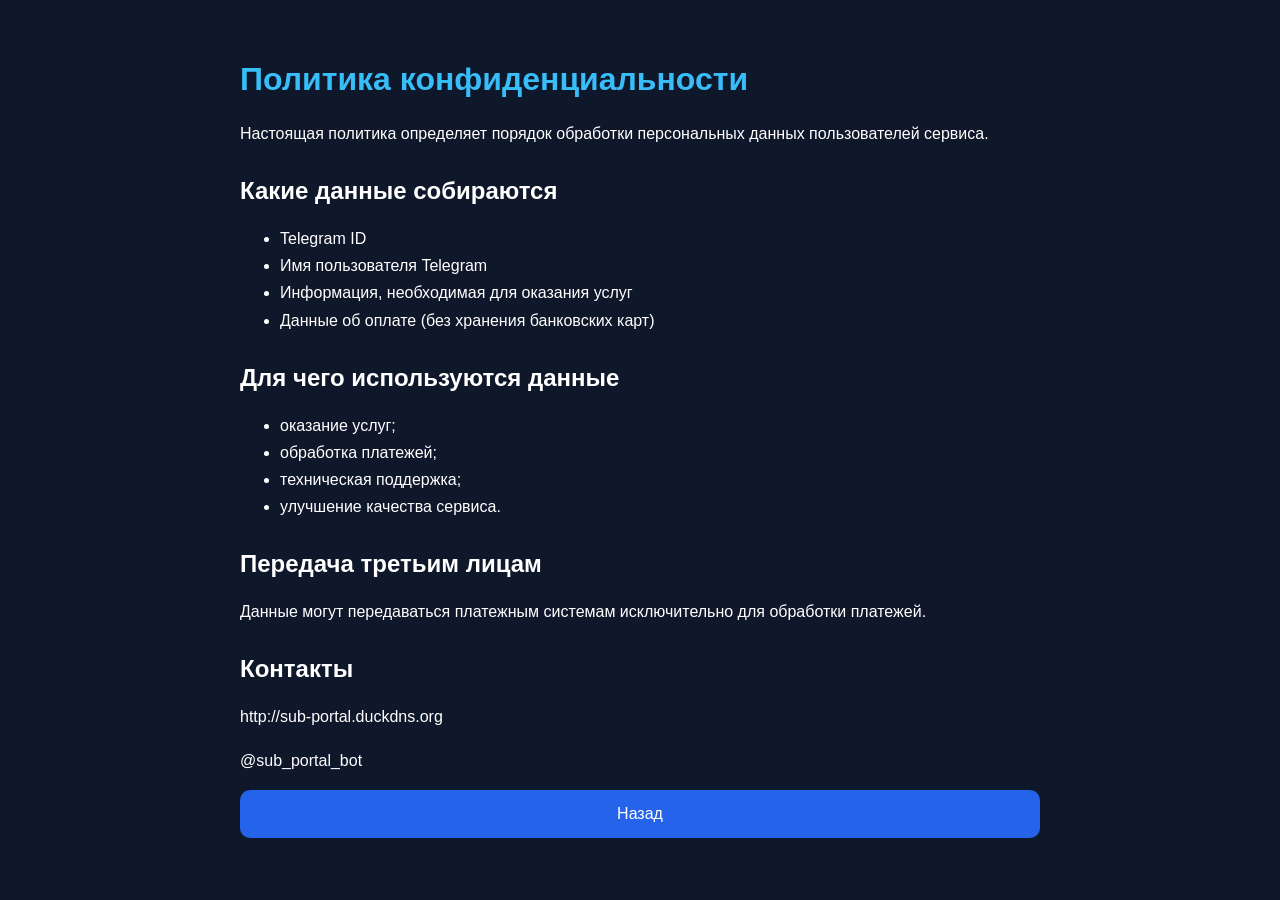
==== privacy.html @ 66bc2f53 "Create privacy.html" ====
<!DOCTYPE html>
<html lang="ru">
<head>
<meta charset="UTF-8">
<meta name="viewport" content="width=device-width, initial-scale=1.0">
<title>Политика конфиденциальности</title>
<link rel="stylesheet" href="style.css">
</head>
<body>

<div class="container">

<h1>Политика конфиденциальности</h1>

<p>Настоящая политика определяет порядок обработки персональных данных пользователей сервиса.</p>

<h2>Какие данные собираются</h2>

<ul>
<li>Telegram ID</li>
<li>Имя пользователя Telegram</li>
<li>Информация, необходимая для оказания услуг</li>
<li>Данные об оплате (без хранения банковских карт)</li>
</ul>

<h2>Для чего используются данные</h2>

<ul>
<li>оказание услуг;</li>
<li>обработка платежей;</li>
<li>техническая поддержка;</li>
<li>улучшение качества сервиса.</li>
</ul>

<h2>Передача третьим лицам</h2>

<p>Данные могут передаваться платежным системам исключительно для обработки платежей.</p>

<h2>Контакты</h2>

<p>http://sub-portal.duckdns.org</p>

<p>@sub_portal_bot</p>

<a class="button" href="index.html">Назад</a>

</div>

</body>
</html>
---- style.css ----
body{
background:#0f172a;
font-family:Arial,sans-serif;
color:white;
margin:0;
}

.container{
max-width:800px;
margin:auto;
padding:40px 20px;
}

h1{
color:#38bdf8;
}

h2{
margin-top:30px;
}

p,li{
line-height:1.7;
}

.button{
display:block;
margin:15px 0;
padding:15px;
background:#2563eb;
color:white;
text-decoration:none;
border-radius:10px;
text-align:center;
}

.button:hover{
background:#1d4ed8;
}
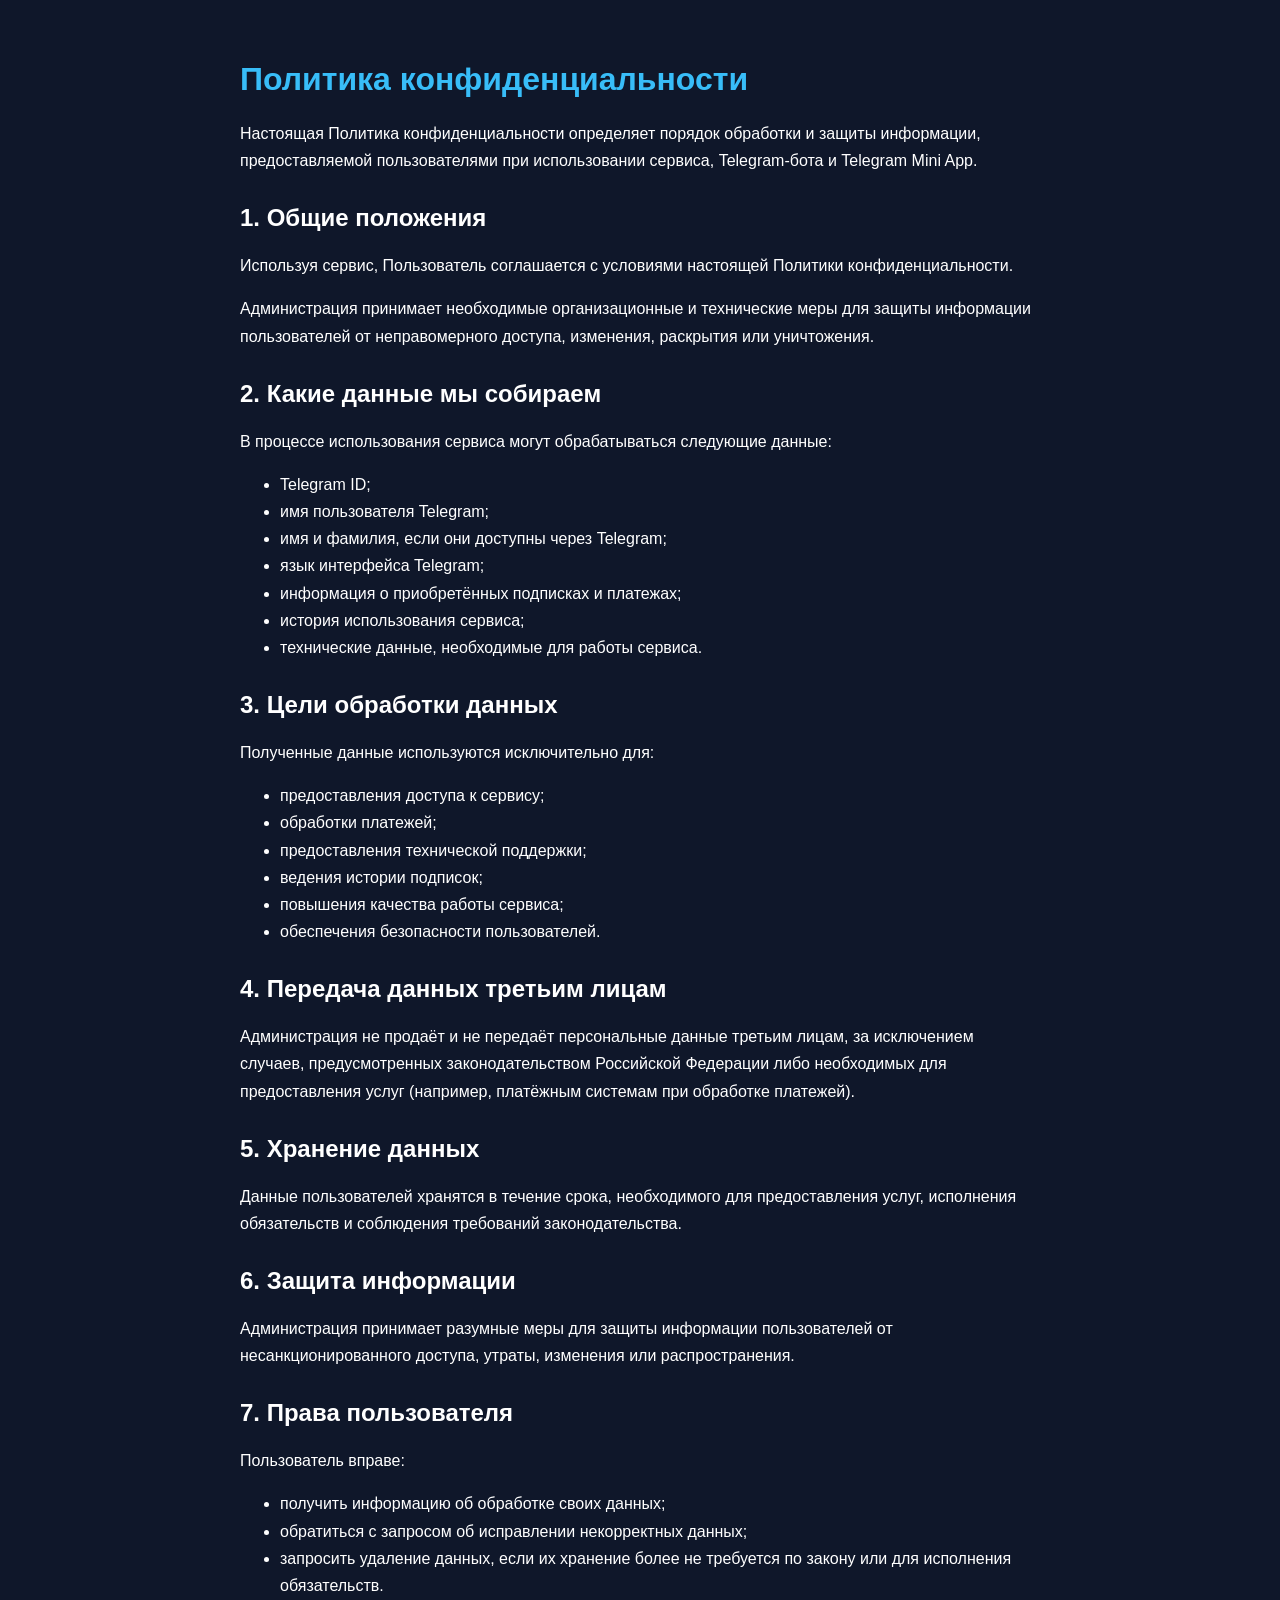
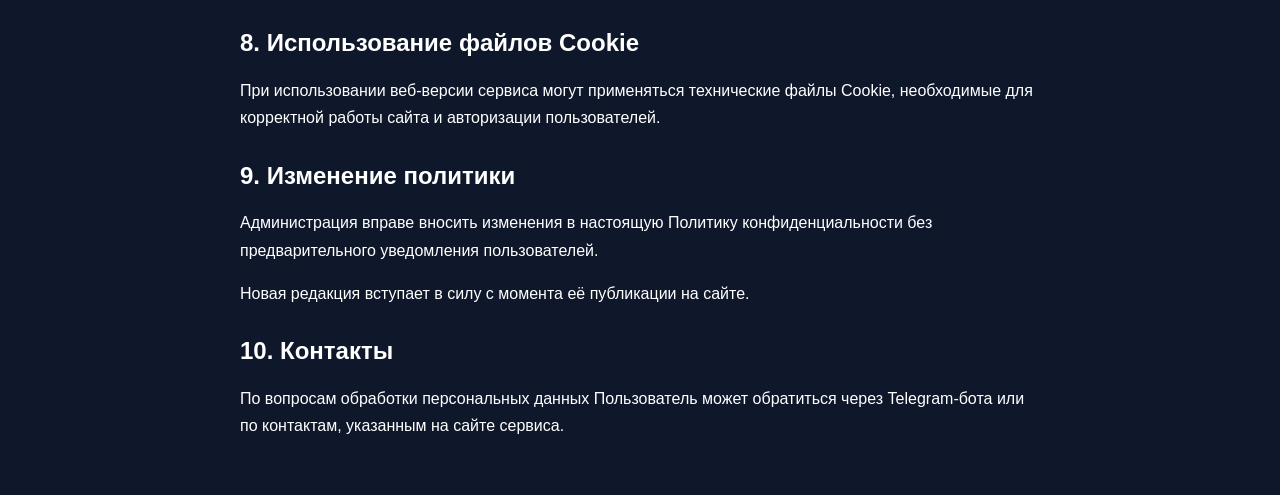
==== commit a044edb4: "Новая политика конфидинциальности" ====
--- a/privacy.html
+++ b/privacy.html
@@ -1,10 +1,10 @@
 <!DOCTYPE html>
 <html lang="ru">
 <head>
-<meta charset="UTF-8">
-<meta name="viewport" content="width=device-width, initial-scale=1.0">
-<title>Политика конфиденциальности</title>
-<link rel="stylesheet" href="style.css">
+    <meta charset="UTF-8">
+    <meta name="viewport" content="width=device-width, initial-scale=1.0">
+    <title>Политика конфиденциальности</title>
+    <link rel="stylesheet" href="style.css">
 </head>
 <body>
 
@@ -12,37 +12,96 @@
 
 <h1>Политика конфиденциальности</h1>
 
-<p>Настоящая политика определяет порядок обработки персональных данных пользователей сервиса.</p>
+<p>
+Настоящая Политика конфиденциальности определяет порядок обработки и защиты информации, предоставляемой пользователями при использовании сервиса, Telegram-бота и Telegram Mini App.
+</p>
 
-<h2>Какие данные собираются</h2>
+<h2>1. Общие положения</h2>
+
+<p>
+Используя сервис, Пользователь соглашается с условиями настоящей Политики конфиденциальности.
+</p>
+
+<p>
+Администрация принимает необходимые организационные и технические меры для защиты информации пользователей от неправомерного доступа, изменения, раскрытия или уничтожения.
+</p>
+
+<h2>2. Какие данные мы собираем</h2>
+
+<p>В процессе использования сервиса могут обрабатываться следующие данные:</p>
 
 <ul>
-<li>Telegram ID</li>
-<li>Имя пользователя Telegram</li>
-<li>Информация, необходимая для оказания услуг</li>
-<li>Данные об оплате (без хранения банковских карт)</li>
+    <li>Telegram ID;</li>
+    <li>имя пользователя Telegram;</li>
+    <li>имя и фамилия, если они доступны через Telegram;</li>
+    <li>язык интерфейса Telegram;</li>
+    <li>информация о приобретённых подписках и платежах;</li>
+    <li>история использования сервиса;</li>
+    <li>технические данные, необходимые для работы сервиса.</li>
 </ul>
 
-<h2>Для чего используются данные</h2>
+<h2>3. Цели обработки данных</h2>
+
+<p>Полученные данные используются исключительно для:</p>
 
 <ul>
-<li>оказание услуг;</li>
-<li>обработка платежей;</li>
-<li>техническая поддержка;</li>
-<li>улучшение качества сервиса.</li>
+    <li>предоставления доступа к сервису;</li>
+    <li>обработки платежей;</li>
+    <li>предоставления технической поддержки;</li>
+    <li>ведения истории подписок;</li>
+    <li>повышения качества работы сервиса;</li>
+    <li>обеспечения безопасности пользователей.</li>
 </ul>
 
-<h2>Передача третьим лицам</h2>
+<h2>4. Передача данных третьим лицам</h2>
 
-<p>Данные могут передаваться платежным системам исключительно для обработки платежей.</p>
+<p>
+Администрация не продаёт и не передаёт персональные данные третьим лицам, за исключением случаев, предусмотренных законодательством Российской Федерации либо необходимых для предоставления услуг (например, платёжным системам при обработке платежей).
+</p>
 
-<h2>Контакты</h2>
+<h2>5. Хранение данных</h2>
 
-<p>http://sub-portal.duckdns.org</p>
+<p>
+Данные пользователей хранятся в течение срока, необходимого для предоставления услуг, исполнения обязательств и соблюдения требований законодательства.
+</p>
 
-<p>@sub_portal_bot</p>
+<h2>6. Защита информации</h2>
 
-<a class="button" href="index.html">Назад</a>
+<p>
+Администрация принимает разумные меры для защиты информации пользователей от несанкционированного доступа, утраты, изменения или распространения.
+</p>
+
+<h2>7. Права пользователя</h2>
+
+<p>Пользователь вправе:</p>
+
+<ul>
+    <li>получить информацию об обработке своих данных;</li>
+    <li>обратиться с запросом об исправлении некорректных данных;</li>
+    <li>запросить удаление данных, если их хранение более не требуется по закону или для исполнения обязательств.</li>
+</ul>
+
+<h2>8. Использование файлов Cookie</h2>
+
+<p>
+При использовании веб-версии сервиса могут применяться технические файлы Cookie, необходимые для корректной работы сайта и авторизации пользователей.
+</p>
+
+<h2>9. Изменение политики</h2>
+
+<p>
+Администрация вправе вносить изменения в настоящую Политику конфиденциальности без предварительного уведомления пользователей.
+</p>
+
+<p>
+Новая редакция вступает в силу с момента её публикации на сайте.
+</p>
+
+<h2>10. Контакты</h2>
+
+<p>
+По вопросам обработки персональных данных Пользователь может обратиться через Telegram-бота или по контактам, указанным на сайте сервиса.
+</p>
 
 </div>
 
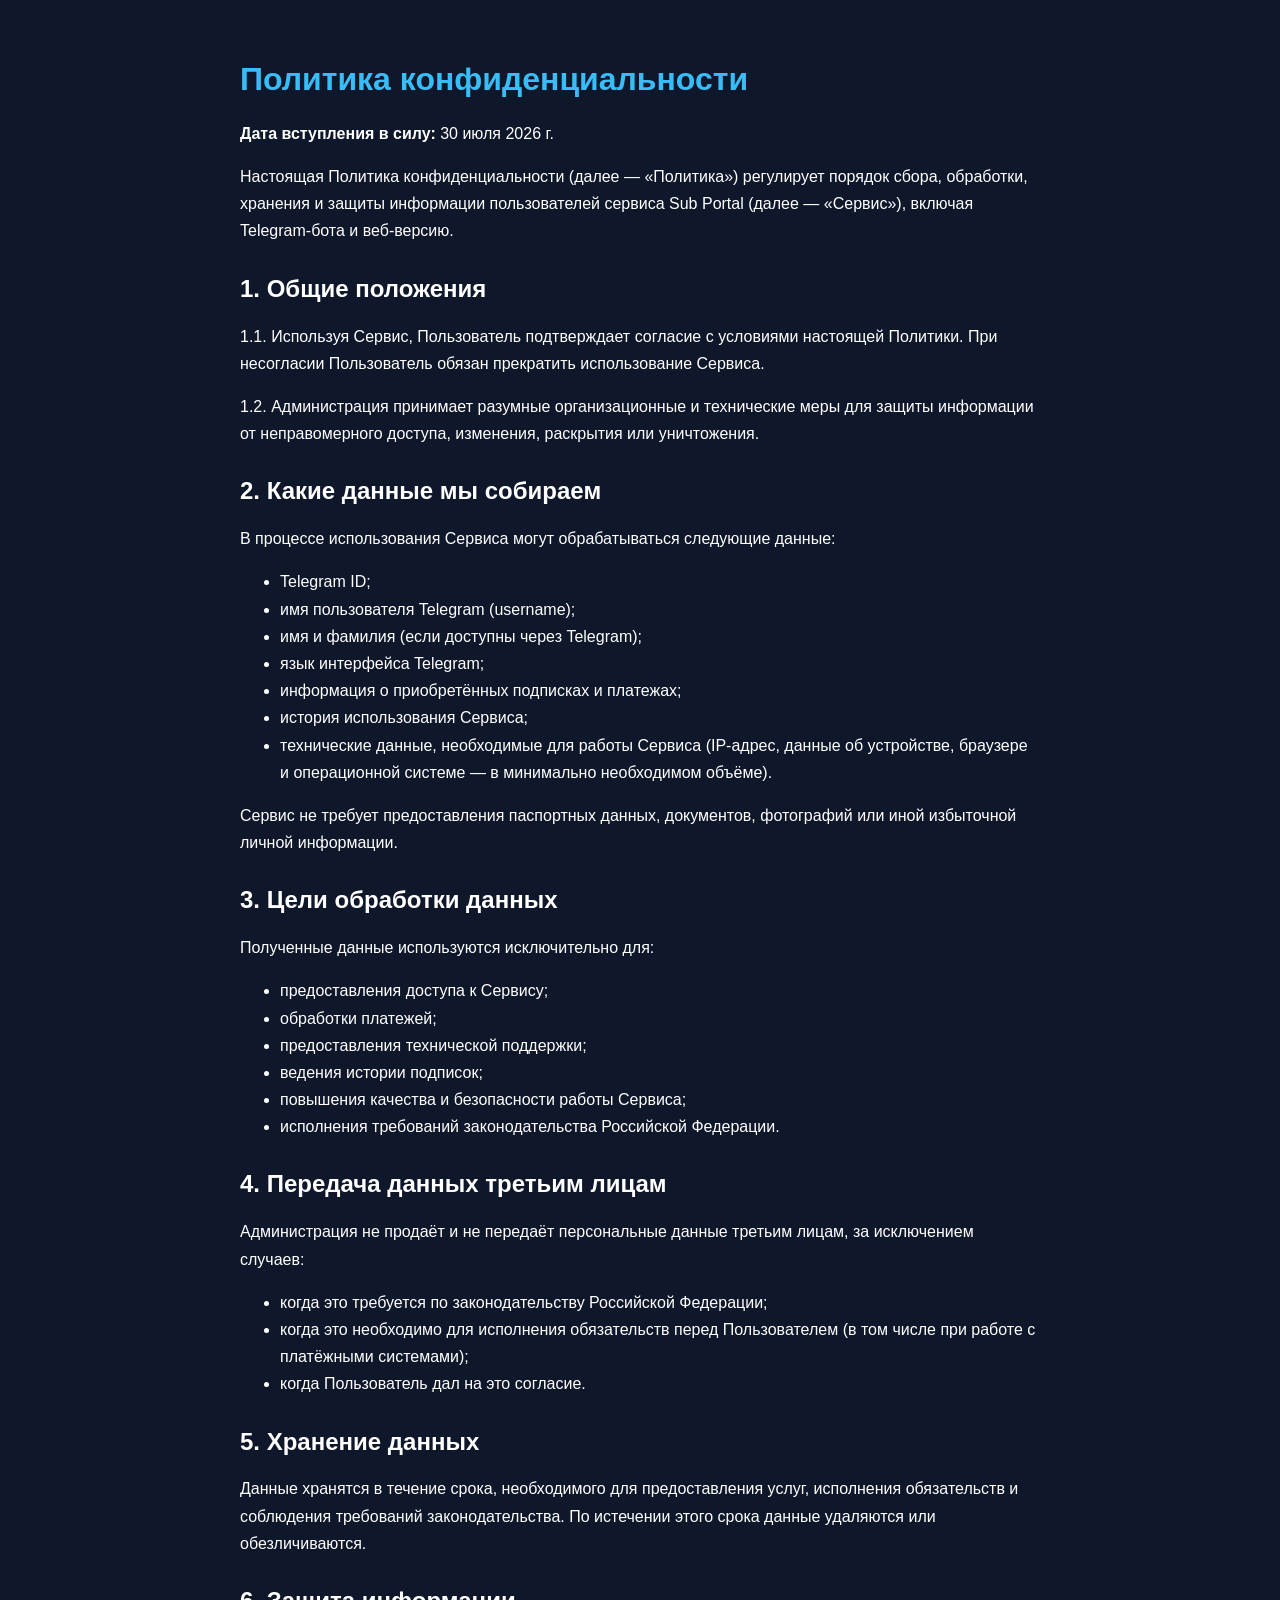
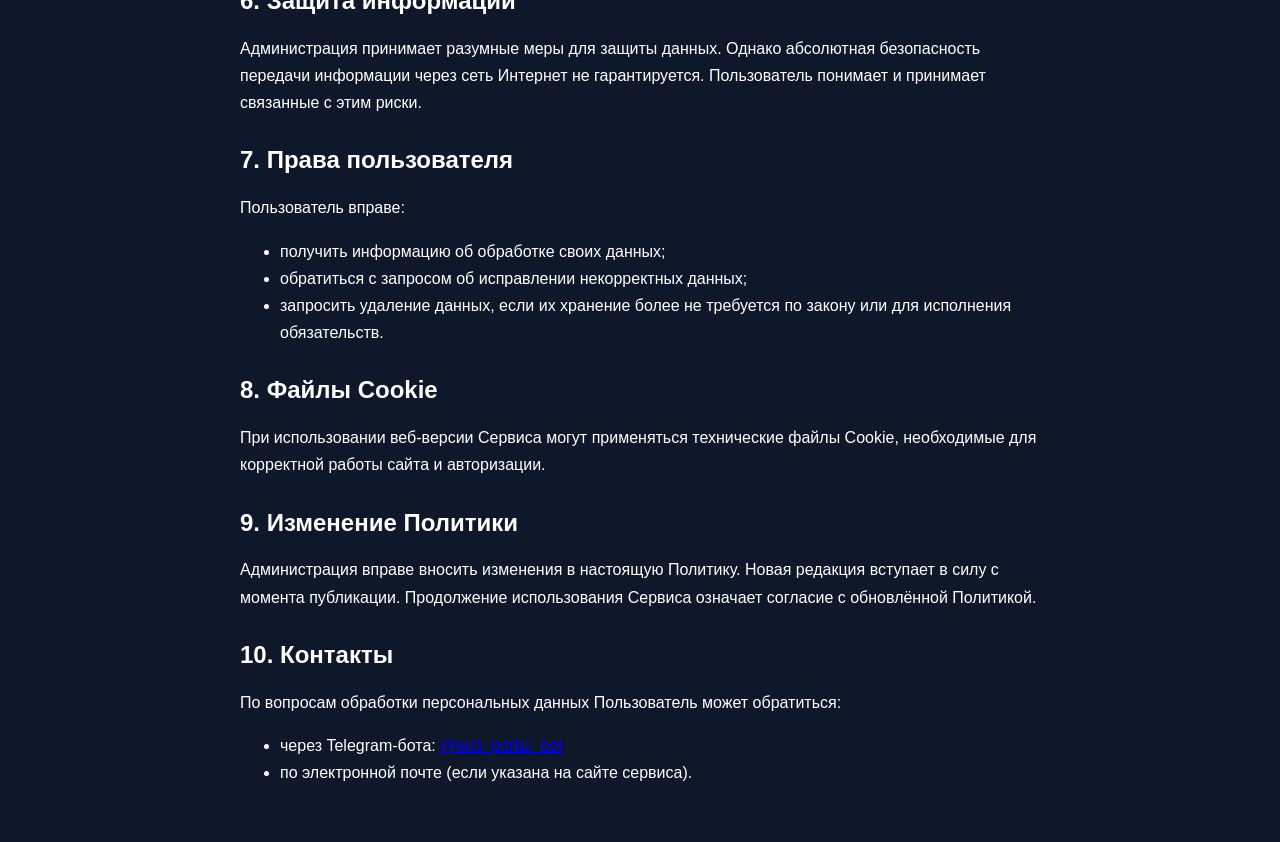
==== commit 2d928419: "privacy" ====
--- a/privacy.html
+++ b/privacy.html
@@ -3,7 +3,7 @@
 <head>
     <meta charset="UTF-8">
     <meta name="viewport" content="width=device-width, initial-scale=1.0">
-    <title>Политика конфиденциальности</title>
+    <title>Политика конфиденциальности — Sub Portal</title>
     <link rel="stylesheet" href="style.css">
 </head>
 <body>
@@ -11,99 +11,75 @@
 <div class="container">
 
 <h1>Политика конфиденциальности</h1>
+<p><strong>Дата вступления в силу:</strong> 30 июля 2026 г.</p>
 
 <p>
-Настоящая Политика конфиденциальности определяет порядок обработки и защиты информации, предоставляемой пользователями при использовании сервиса, Telegram-бота и Telegram Mini App.
+Настоящая Политика конфиденциальности (далее — «Политика») регулирует порядок сбора, обработки, хранения и защиты информации пользователей сервиса Sub Portal (далее — «Сервис»), включая Telegram-бота и веб-версию.
 </p>
 
 <h2>1. Общие положения</h2>
-
-<p>
-Используя сервис, Пользователь соглашается с условиями настоящей Политики конфиденциальности.
-</p>
-
-<p>
-Администрация принимает необходимые организационные и технические меры для защиты информации пользователей от неправомерного доступа, изменения, раскрытия или уничтожения.
-</p>
+<p>1.1. Используя Сервис, Пользователь подтверждает согласие с условиями настоящей Политики. При несогласии Пользователь обязан прекратить использование Сервиса.</p>
+<p>1.2. Администрация принимает разумные организационные и технические меры для защиты информации от неправомерного доступа, изменения, раскрытия или уничтожения.</p>
 
 <h2>2. Какие данные мы собираем</h2>
-
-<p>В процессе использования сервиса могут обрабатываться следующие данные:</p>
-
+<p>В процессе использования Сервиса могут обрабатываться следующие данные:</p>
 <ul>
     <li>Telegram ID;</li>
-    <li>имя пользователя Telegram;</li>
-    <li>имя и фамилия, если они доступны через Telegram;</li>
+    <li>имя пользователя Telegram (username);</li>
+    <li>имя и фамилия (если доступны через Telegram);</li>
     <li>язык интерфейса Telegram;</li>
     <li>информация о приобретённых подписках и платежах;</li>
-    <li>история использования сервиса;</li>
-    <li>технические данные, необходимые для работы сервиса.</li>
+    <li>история использования Сервиса;</li>
+    <li>технические данные, необходимые для работы Сервиса (IP-адрес, данные об устройстве, браузере и операционной системе — в минимально необходимом объёме).</li>
 </ul>
+<p>Сервис не требует предоставления паспортных данных, документов, фотографий или иной избыточной личной информации.</p>
 
 <h2>3. Цели обработки данных</h2>
-
 <p>Полученные данные используются исключительно для:</p>
-
 <ul>
-    <li>предоставления доступа к сервису;</li>
+    <li>предоставления доступа к Сервису;</li>
     <li>обработки платежей;</li>
     <li>предоставления технической поддержки;</li>
     <li>ведения истории подписок;</li>
-    <li>повышения качества работы сервиса;</li>
-    <li>обеспечения безопасности пользователей.</li>
+    <li>повышения качества и безопасности работы Сервиса;</li>
+    <li>исполнения требований законодательства Российской Федерации.</li>
 </ul>
 
 <h2>4. Передача данных третьим лицам</h2>
-
-<p>
-Администрация не продаёт и не передаёт персональные данные третьим лицам, за исключением случаев, предусмотренных законодательством Российской Федерации либо необходимых для предоставления услуг (например, платёжным системам при обработке платежей).
-</p>
+<p>Администрация не продаёт и не передаёт персональные данные третьим лицам, за исключением случаев:</p>
+<ul>
+    <li>когда это требуется по законодательству Российской Федерации;</li>
+    <li>когда это необходимо для исполнения обязательств перед Пользователем (в том числе при работе с платёжными системами);</li>
+    <li>когда Пользователь дал на это согласие.</li>
+</ul>
 
 <h2>5. Хранение данных</h2>
-
-<p>
-Данные пользователей хранятся в течение срока, необходимого для предоставления услуг, исполнения обязательств и соблюдения требований законодательства.
-</p>
+<p>Данные хранятся в течение срока, необходимого для предоставления услуг, исполнения обязательств и соблюдения требований законодательства. По истечении этого срока данные удаляются или обезличиваются.</p>
 
 <h2>6. Защита информации</h2>
-
-<p>
-Администрация принимает разумные меры для защиты информации пользователей от несанкционированного доступа, утраты, изменения или распространения.
-</p>
+<p>Администрация принимает разумные меры для защиты данных. Однако абсолютная безопасность передачи информации через сеть Интернет не гарантируется. Пользователь понимает и принимает связанные с этим риски.</p>
 
 <h2>7. Права пользователя</h2>
-
 <p>Пользователь вправе:</p>
-
 <ul>
     <li>получить информацию об обработке своих данных;</li>
     <li>обратиться с запросом об исправлении некорректных данных;</li>
     <li>запросить удаление данных, если их хранение более не требуется по закону или для исполнения обязательств.</li>
 </ul>
 
-<h2>8. Использование файлов Cookie</h2>
+<h2>8. Файлы Cookie</h2>
+<p>При использовании веб-версии Сервиса могут применяться технические файлы Cookie, необходимые для корректной работы сайта и авторизации.</p>
 
-<p>
-При использовании веб-версии сервиса могут применяться технические файлы Cookie, необходимые для корректной работы сайта и авторизации пользователей.
-</p>
-
-<h2>9. Изменение политики</h2>
-
-<p>
-Администрация вправе вносить изменения в настоящую Политику конфиденциальности без предварительного уведомления пользователей.
-</p>
-
-<p>
-Новая редакция вступает в силу с момента её публикации на сайте.
-</p>
+<h2>9. Изменение Политики</h2>
+<p>Администрация вправе вносить изменения в настоящую Политику. Новая редакция вступает в силу с момента публикации. Продолжение использования Сервиса означает согласие с обновлённой Политикой.</p>
 
 <h2>10. Контакты</h2>
-
-<p>
-По вопросам обработки персональных данных Пользователь может обратиться через Telegram-бота или по контактам, указанным на сайте сервиса.
-</p>
+<p>По вопросам обработки персональных данных Пользователь может обратиться:</p>
+<ul>
+    <li>через Telegram-бота: <a href="https://t.me/sub_portal_bot">@sub_portal_bot</a></li>
+    <li>по электронной почте (если указана на сайте сервиса).</li>
+</ul>
 
 </div>
-
 </body>
-</html>
+</html>
